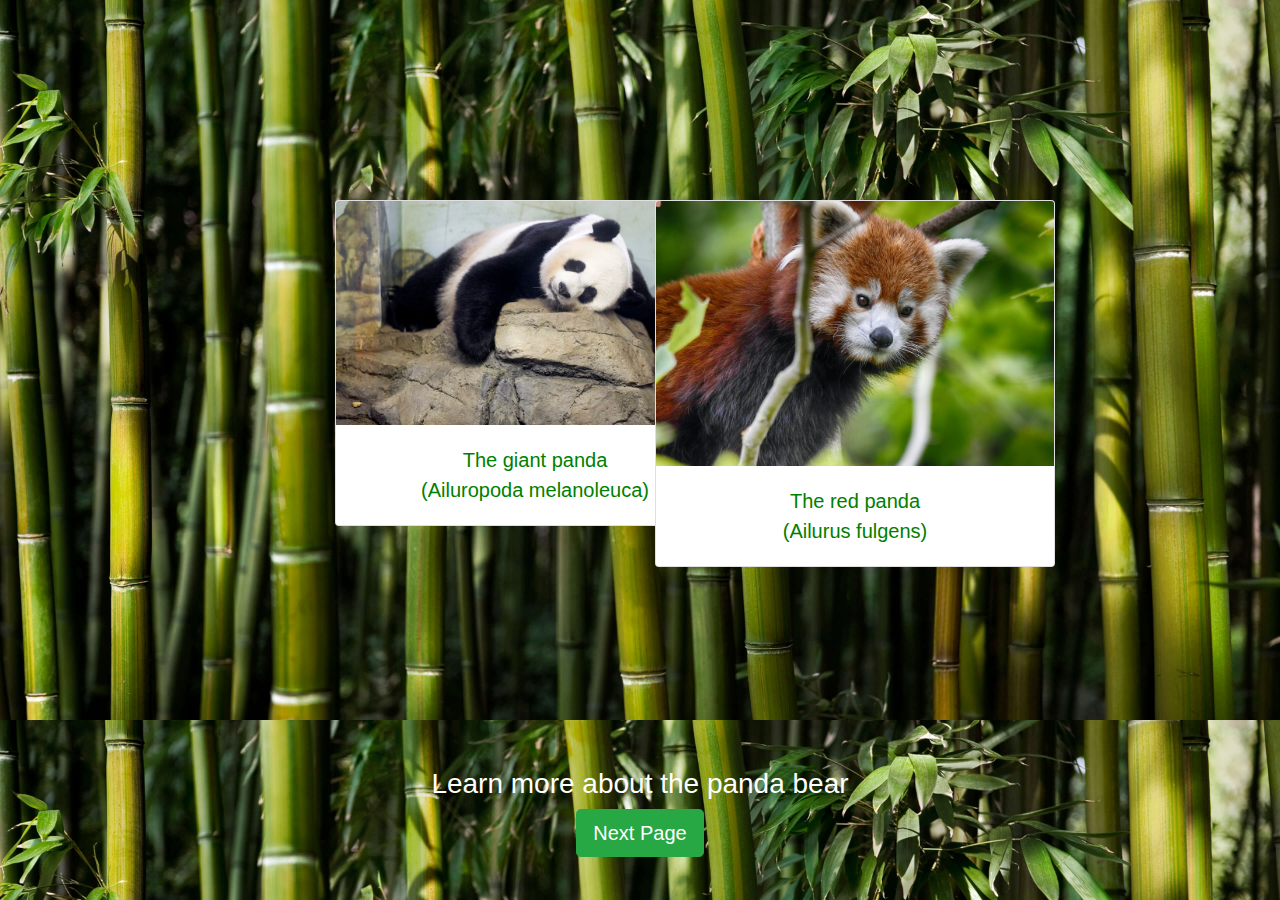
==== index.html @ e46d2b78 "New panda site" ====
<!DOCTYPE html>
<html lang="en" dir="ltr">
  <head>
    <meta charset="utf-8">
    <title>Panda's</title>
    <link rel="stylesheet" type="text/css" href="bootstrap-4.6.0-dist/css/bootstrap.min.css">
    <link rel="stylesheet" type="text/css" href="css/styles.css">
    <link rel = "icon" href ="images/icon.png" type = "image/x-icon">
    <link rel="stylesheet" href="css/styles.css">
	<script src="bootstrap-4.6.0-dist/js/bootstrap.min.js"></script>
	<script src="Jquery/jquery-3.5.1.min.js"></script>
  </head>
  <body>

<div class="container-fluid">
  <div class="row">
    <div class="col-sm-3 col-md-3 col-lg-3">
      <footer>
        <h4></h4>
      </footer>
    </div>

    <div class="col-sm-6 col-md-6 col-lg-6">

      <div class="row images pandas">

      <div class="col-lg-6">
        <div class="card" style="width: 25rem;">
          <img src="images/panda.jpg" class="card-img-top" alt="Meerkat">
          <div class="card-body tekst">
            <p class="card-text">The giant panda <br> (Ailuropoda melanoleuca) </p>
          </div>
        </div>
      </div>

      <div class="col-lg-6">
        <div class="card" style="width: 25rem;">
          <img src="images/redpanda.jpg" class="card-img-top" alt="Vulture">
          <div class="card-body tekst">
            <p class="card-text">The red panda <br> (Ailurus fulgens)</p>
          </div>
        </div>
      </div>
    </div>

  </div>

    <div class="col-sm-3 col-md-3 col-lg-3">

      <div class="icoon">
        </div>

    </div>
  </div>

      <div class="row">
      <div class="col-sm-3 col-md-3 col-lg-3">
      </div>

      <div class="col-sm-6 col-md-6 col-lg-6">
        <div  class="row images pandas">
          <div class="col-lg-12 text-center">
                        <h3> Learn more about the panda bear</h3>
            <a class="btn btn-success btn-lg" href="192742.html" target="_blank" role="button">Next Page</a>
          </div>
        </div>
      </div>

      <div class="col-sm-3 col-md-3 col-lg-3">
      </div>
    </div>
  </div>
</div>

  </body>
</html>
---- css/styles.css ----
body{
	background-image: url(../images/bamboo.jpg);
	background-size: 100%;
}

.tekst p{
	text-align: center;
}

.pandas{
	margin-top: 200px;
}

.jumbotron{
		margin-top: 200px;
}

p {
	color: green;
	font-size: 20px;
}

h1{
	text-align: center;
}
h3{
	color: white;
}

#my-id {
	background-color: chocolate;
	font-style: italic;
	text-align: center;
}

.my-class {
	text-align: center;
	margin: 10px;
}

.my-container {
	background-color: aquamarine;
	margin: 10px;
	border: 2px solid grey;
	padding: 1em;
}
---- css/styles.css ----
body{
	background-image: url(../images/bamboo.jpg);
	background-size: 100%;
}

.tekst p{
	text-align: center;
}

.pandas{
	margin-top: 200px;
}

.jumbotron{
		margin-top: 200px;
}

p {
	color: green;
	font-size: 20px;
}

h1{
	text-align: center;
}
h3{
	color: white;
}

#my-id {
	background-color: chocolate;
	font-style: italic;
	text-align: center;
}

.my-class {
	text-align: center;
	margin: 10px;
}

.my-container {
	background-color: aquamarine;
	margin: 10px;
	border: 2px solid grey;
	padding: 1em;
}
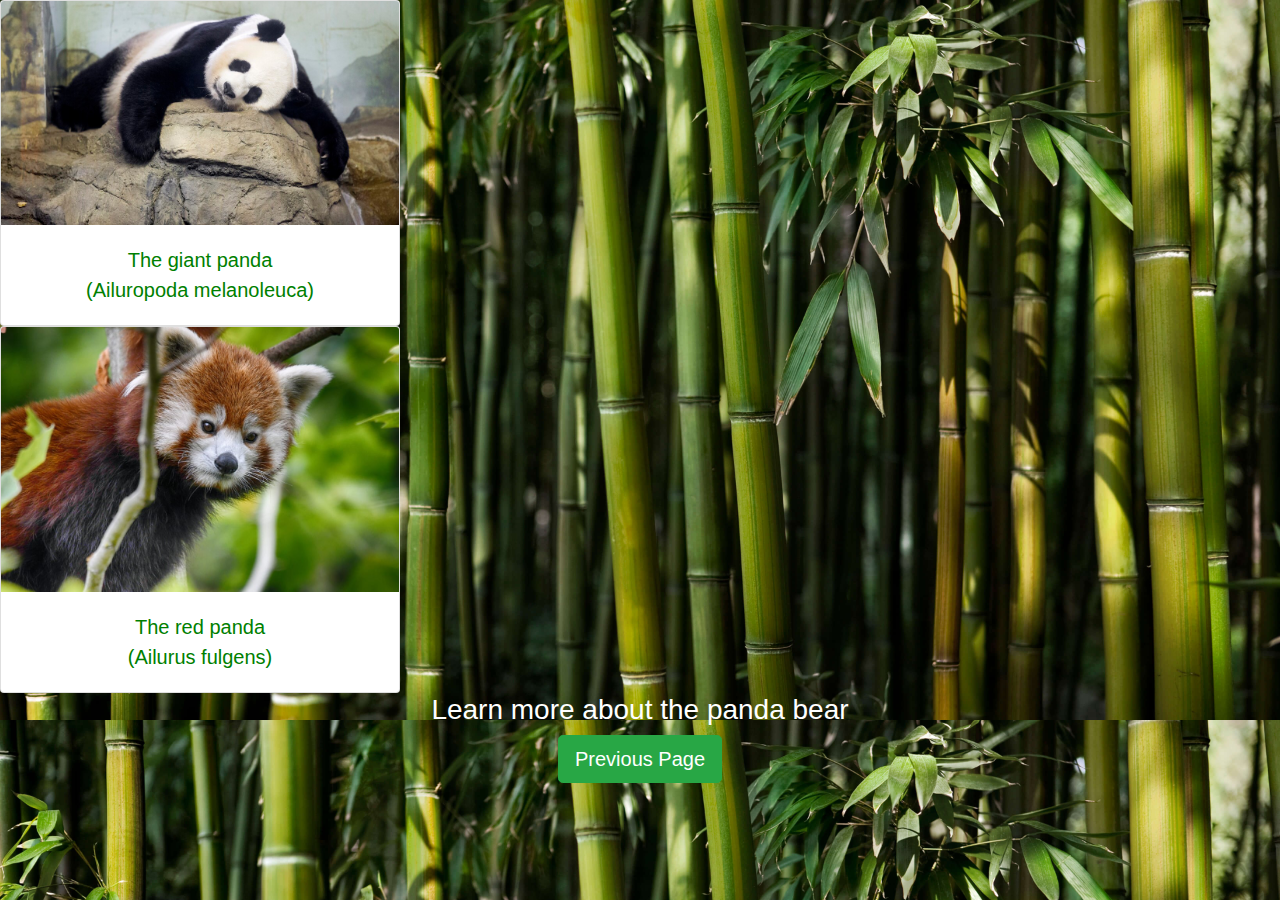
==== commit c4612080: "Improved Individual Assignment" ====
--- a/index.html
+++ b/index.html
@@ -10,67 +10,33 @@
 	<script src="bootstrap-4.6.0-dist/js/bootstrap.min.js"></script>
 	<script src="Jquery/jquery-3.5.1.min.js"></script>
   </head>
-  <body>
+  <body class="panda">
 
-<div class="container-fluid">
-  <div class="row">
-    <div class="col-sm-3 col-md-3 col-lg-3">
-      <footer>
-        <h4></h4>
-      </footer>
-    </div>
 
-    <div class="col-sm-6 col-md-6 col-lg-6">
-
-      <div class="row images pandas">
-
-      <div class="col-lg-6">
+<section>
+<!-- Giant panda -->
         <div class="card" style="width: 25rem;">
           <img src="images/panda.jpg" class="card-img-top" alt="Meerkat">
           <div class="card-body tekst">
             <p class="card-text">The giant panda <br> (Ailuropoda melanoleuca) </p>
           </div>
         </div>
-      </div>
 
-      <div class="col-lg-6">
+
+<!-- Rode panda -->
         <div class="card" style="width: 25rem;">
           <img src="images/redpanda.jpg" class="card-img-top" alt="Vulture">
           <div class="card-body tekst">
             <p class="card-text">The red panda <br> (Ailurus fulgens)</p>
           </div>
+</section>
+
+          <!-- Knop -->
         </div>
-      </div>
-    </div>
-
-  </div>
-
-    <div class="col-sm-3 col-md-3 col-lg-3">
-
-      <div class="icoon">
-        </div>
-
-    </div>
-  </div>
-
-      <div class="row">
-      <div class="col-sm-3 col-md-3 col-lg-3">
-      </div>
-
-      <div class="col-sm-6 col-md-6 col-lg-6">
-        <div  class="row images pandas">
           <div class="col-lg-12 text-center">
                         <h3> Learn more about the panda bear</h3>
-            <a class="btn btn-success btn-lg" href="192742.html" target="_blank" role="button">Next Page</a>
+            <a class="btn btn-success btn-lg" href="192742.html" target="_blank" role="button">Previous Page</a>
           </div>
-        </div>
-      </div>
-
-      <div class="col-sm-3 col-md-3 col-lg-3">
-      </div>
-    </div>
-  </div>
-</div>
 
   </body>
 </html>
